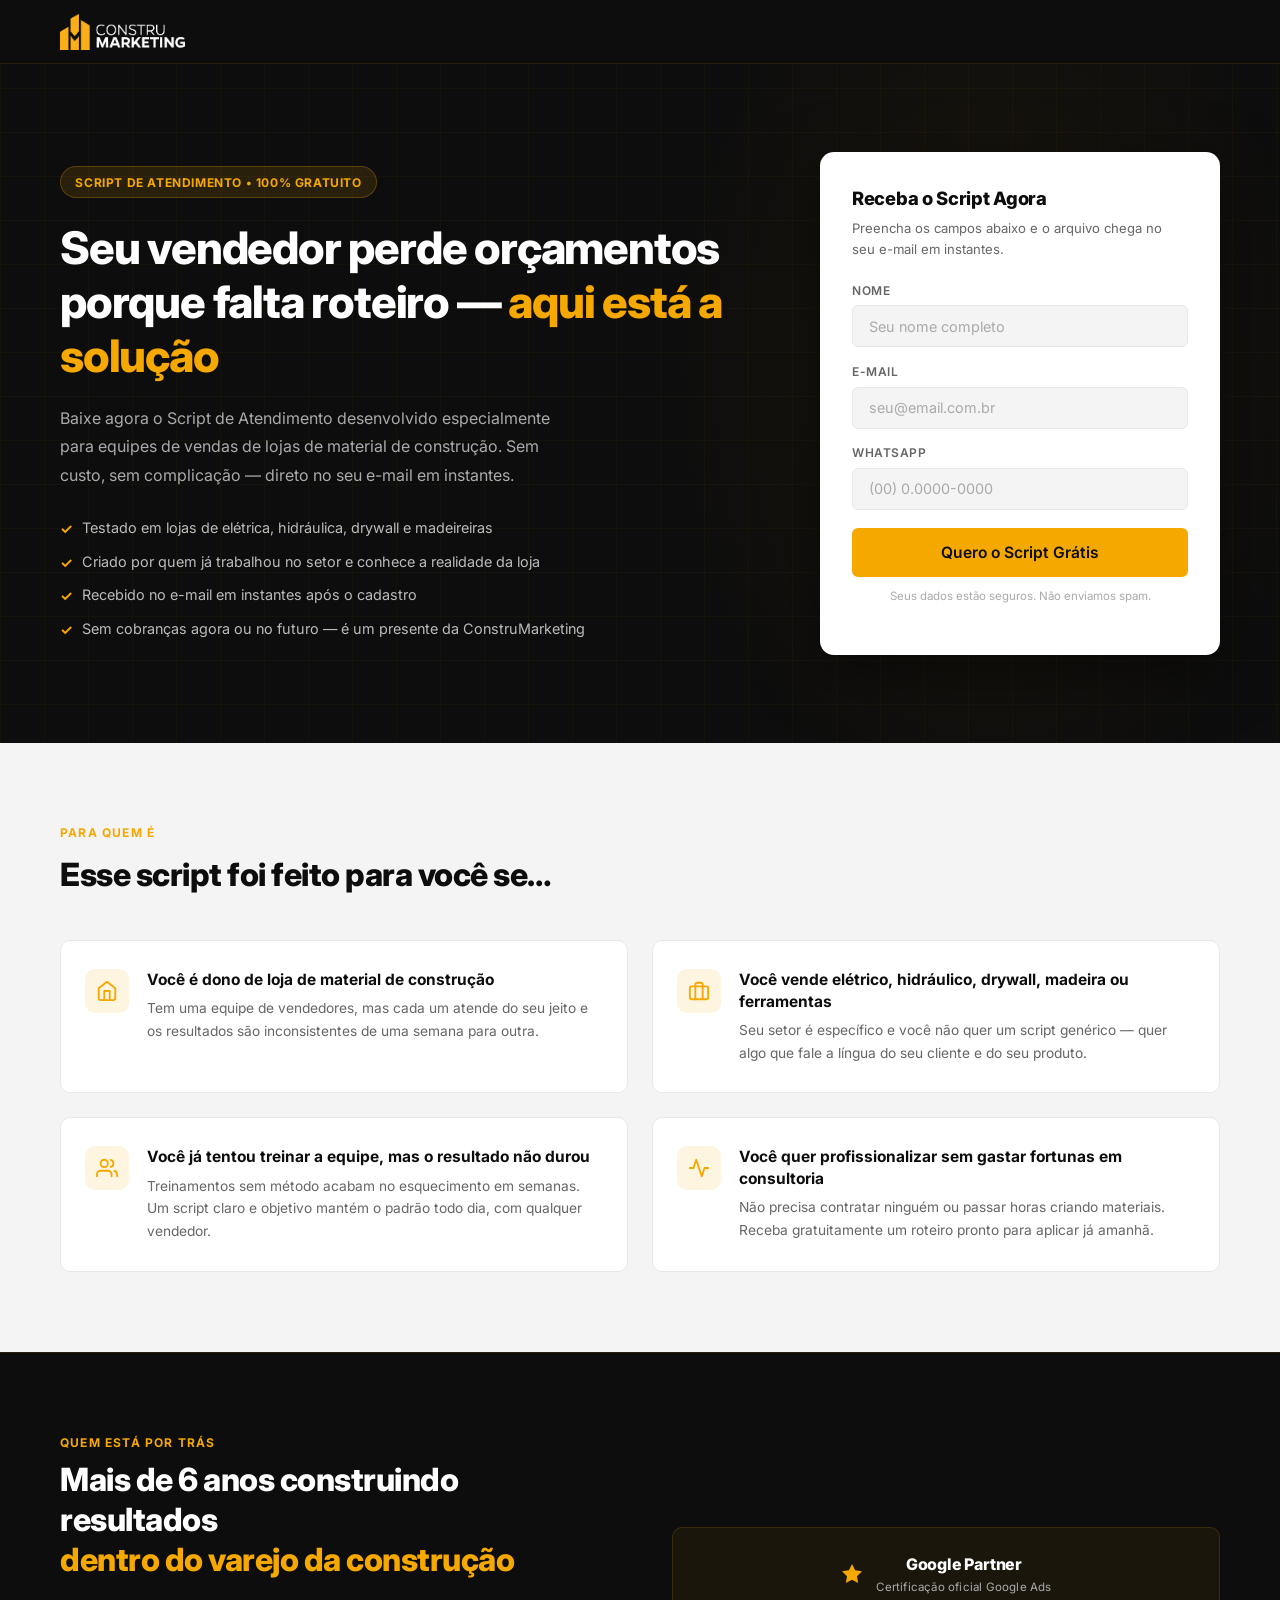
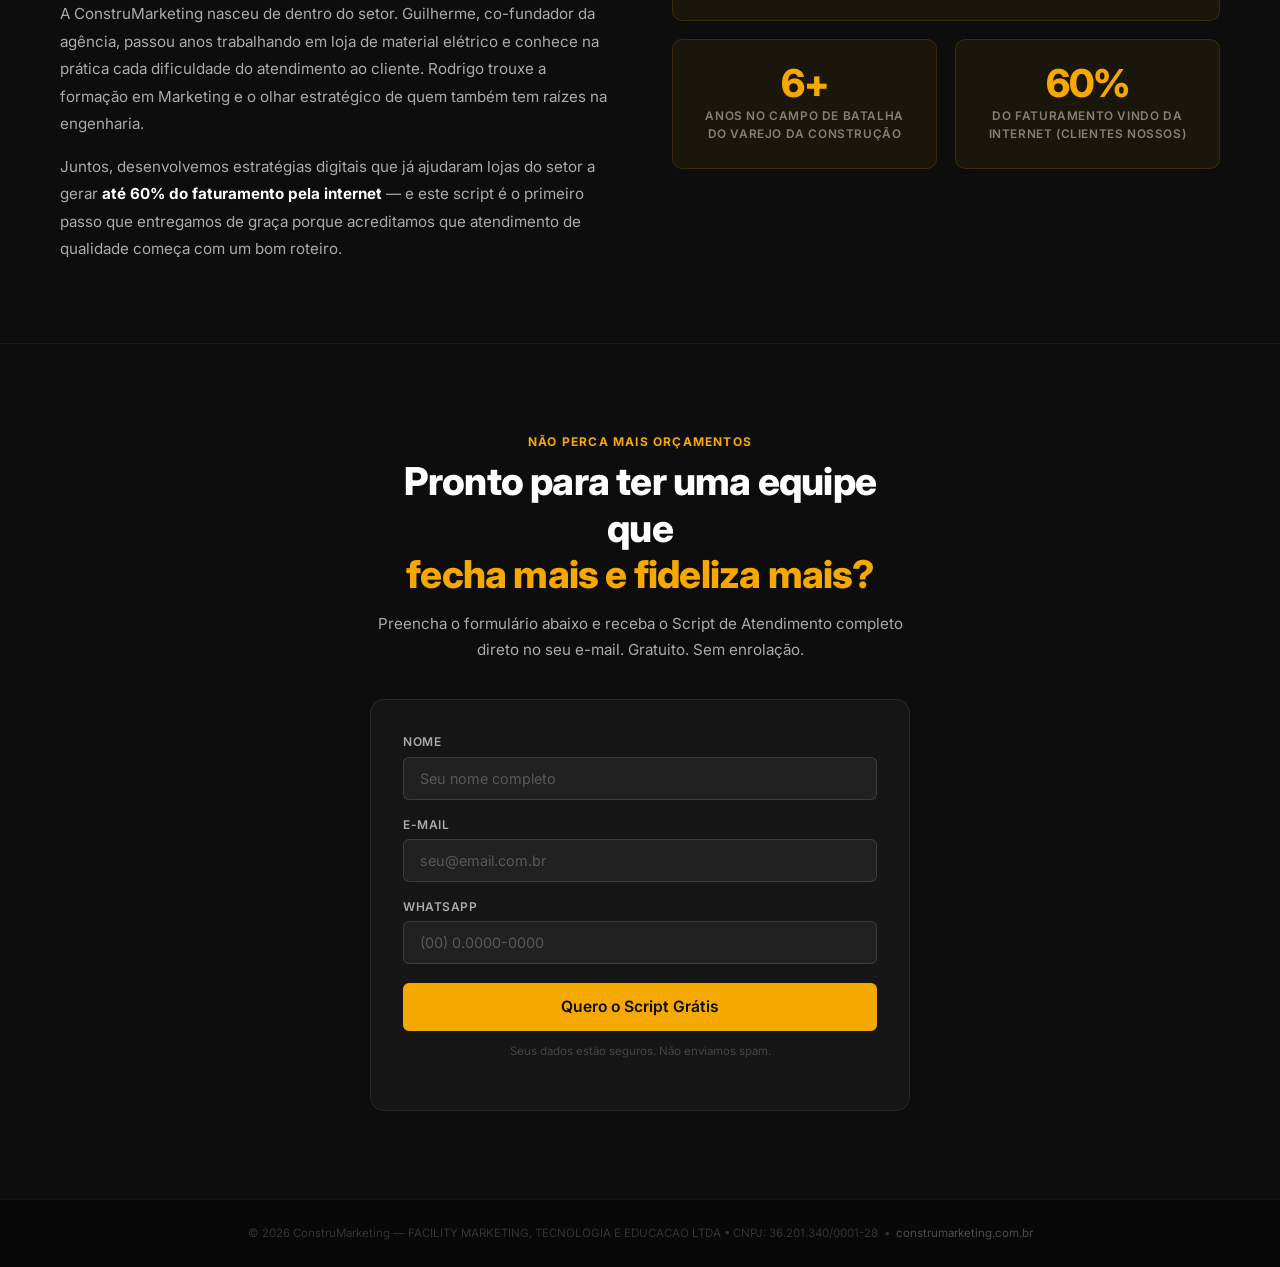
==== script-atendimento/index.html @ 4b684cb6 "feat: reestrutura URLs para /blog /blog/artigo /blog/script-atendimento" ====
<!DOCTYPE html>
<html lang="pt-BR">
<head>
  <meta charset="UTF-8">
  <meta name="viewport" content="width=device-width, initial-scale=1.0">
  <meta name="description" content="Baixe grátis o Script de Atendimento exclusivo para lojas de material de construção. Transforme cada atendimento em uma oportunidade real de venda.">
  <title>Script de Atendimento Gratuito | ConstruMarketing</title>
  <link rel="preconnect" href="https://fonts.googleapis.com">
  <link rel="preconnect" href="https://fonts.gstatic.com" crossorigin>
  <link href="https://fonts.googleapis.com/css2?family=Inter:wght@300;400;500;600;700;800&display=swap" rel="stylesheet">
  <link rel="stylesheet" href="../css/style.css">
  <link rel="stylesheet" href="../css/lp-script.css">
</head>
<body>

  <!-- ===================== HEADER SIMPLES ===================== -->
  <header class="lp-header" id="lpHeader">
    <div class="container">
      <a href="https://construmarketing.com.br" class="logo">
        <img src="../assets/images/logo.png" alt="ConstruMarketing" class="lp-logo-img">
      </a>
    </div>
  </header>

  <main>

    <!-- ===================== HERO ===================== -->
    <section class="lp-hero" id="topo">
      <div class="container">
        <div class="lp-hero-grid">

          <!-- Lado esquerdo: copy -->
          <div class="lp-hero-content">
            <span class="hero-tag">Script de Atendimento &bull; 100% Gratuito</span>
            <h1 class="lp-hero-title">
              Seu vendedor perde orçamentos porque falta roteiro &mdash;
              <span class="highlight">aqui está a solução</span>
            </h1>
            <p class="lp-hero-subtitle">
              Baixe agora o Script de Atendimento desenvolvido especialmente para
              equipes de vendas de lojas de material de construção. Sem custo,
              sem complicação &mdash; direto no seu e-mail em instantes.
            </p>
            <ul class="lp-bullets">
              <li>Testado em lojas de elétrica, hidráulica, drywall e madeireiras</li>
              <li>Criado por quem já trabalhou no setor e conhece a realidade da loja</li>
              <li>Recebido no e-mail em instantes após o cadastro</li>
              <li>Sem cobranças agora ou no futuro — é um presente da ConstruMarketing</li>
            </ul>
          </div>

          <!-- Lado direito: formulário -->
          <div class="lp-hero-form">
            <div class="form-card">
              <h2 class="form-card-title">Receba o Script Agora</h2>
              <p class="form-card-subtitle">Preencha os campos abaixo e o arquivo chega no seu e-mail em instantes.</p>

              <form id="lpFormHero" novalidate>
                <div class="form-group">
                  <label for="nomeHero">Nome</label>
                  <input type="text" id="nomeHero" name="nome"
                         placeholder="Seu nome completo" required>
                </div>
                <div class="form-group">
                  <label for="emailHero">E-mail</label>
                  <input type="email" id="emailHero" name="email"
                         placeholder="seu@email.com.br" required>
                </div>
                <div class="form-group">
                  <label for="whatsHero">WhatsApp</label>
                  <input type="tel" id="whatsHero" name="whatsapp"
                         placeholder="(00) 0.0000-0000" required>
                </div>

                <button type="submit" class="btn btn-primary lp-btn-submit">
                  Quero o Script Grátis
                </button>

                <p class="form-note">Seus dados estão seguros. Não enviamos spam.</p>
                <div class="form-feedback" id="feedbackHero" aria-live="polite"></div>
              </form>
            </div>
          </div>

        </div>
      </div>
    </section>

    <!-- ===================== PARA QUEM É ===================== -->
    <section class="lp-for-who" id="para-quem">
      <div class="container">
        <div class="section-header">
          <span class="section-tag">Para quem é</span>
          <h2 class="section-title">Esse script foi feito para você se&hellip;</h2>
        </div>

        <div class="for-who-grid">

          <div class="for-who-card">
            <div class="for-who-icon">
              <svg xmlns="http://www.w3.org/2000/svg" width="22" height="22" viewBox="0 0 24 24"
                   fill="none" stroke="currentColor" stroke-width="2"
                   stroke-linecap="round" stroke-linejoin="round" aria-hidden="true">
                <path d="M3 9l9-7 9 7v11a2 2 0 0 1-2 2H5a2 2 0 0 1-2-2z"/>
                <polyline points="9 22 9 12 15 12 15 22"/>
              </svg>
            </div>
            <div>
              <h3>Você é dono de loja de material de construção</h3>
              <p>Tem uma equipe de vendedores, mas cada um atende do seu jeito e os resultados são inconsistentes de uma semana para outra.</p>
            </div>
          </div>

          <div class="for-who-card">
            <div class="for-who-icon">
              <svg xmlns="http://www.w3.org/2000/svg" width="22" height="22" viewBox="0 0 24 24"
                   fill="none" stroke="currentColor" stroke-width="2"
                   stroke-linecap="round" stroke-linejoin="round" aria-hidden="true">
                <rect x="2" y="7" width="20" height="14" rx="2" ry="2"/>
                <path d="M16 21V5a2 2 0 0 0-2-2h-4a2 2 0 0 0-2 2v16"/>
              </svg>
            </div>
            <div>
              <h3>Você vende elétrico, hidráulico, drywall, madeira ou ferramentas</h3>
              <p>Seu setor é específico e você não quer um script genérico — quer algo que fale a língua do seu cliente e do seu produto.</p>
            </div>
          </div>

          <div class="for-who-card">
            <div class="for-who-icon">
              <svg xmlns="http://www.w3.org/2000/svg" width="22" height="22" viewBox="0 0 24 24"
                   fill="none" stroke="currentColor" stroke-width="2"
                   stroke-linecap="round" stroke-linejoin="round" aria-hidden="true">
                <path d="M17 21v-2a4 4 0 0 0-4-4H5a4 4 0 0 0-4 4v2"/>
                <circle cx="9" cy="7" r="4"/>
                <path d="M23 21v-2a4 4 0 0 0-3-3.87"/>
                <path d="M16 3.13a4 4 0 0 1 0 7.75"/>
              </svg>
            </div>
            <div>
              <h3>Você já tentou treinar a equipe, mas o resultado não durou</h3>
              <p>Treinamentos sem método acabam no esquecimento em semanas. Um script claro e objetivo mantém o padrão todo dia, com qualquer vendedor.</p>
            </div>
          </div>

          <div class="for-who-card">
            <div class="for-who-icon">
              <svg xmlns="http://www.w3.org/2000/svg" width="22" height="22" viewBox="0 0 24 24"
                   fill="none" stroke="currentColor" stroke-width="2"
                   stroke-linecap="round" stroke-linejoin="round" aria-hidden="true">
                <polyline points="22 12 18 12 15 21 9 3 6 12 2 12"/>
              </svg>
            </div>
            <div>
              <h3>Você quer profissionalizar sem gastar fortunas em consultoria</h3>
              <p>Não precisa contratar ninguém ou passar horas criando materiais. Receba gratuitamente um roteiro pronto para aplicar já amanhã.</p>
            </div>
          </div>

        </div>
      </div>
    </section>

    <!-- ===================== SOBRE A EMPRESA ===================== -->
    <section class="lp-about" id="sobre">
      <div class="container">
        <div class="about-grid">

          <!-- Texto -->
          <div class="about-text">
            <span class="section-tag">Quem está por trás</span>
            <h2 class="about-title">
              Mais de 6 anos construindo resultados<br>
              <span class="highlight">dentro do varejo da construção</span>
            </h2>
            <p class="about-body">
              A ConstruMarketing nasceu de dentro do setor. Guilherme, co-fundador da agência,
              passou anos trabalhando em loja de material elétrico e conhece na prática cada
              dificuldade do atendimento ao cliente. Rodrigo trouxe a formação em Marketing e
              o olhar estratégico de quem também tem raízes na engenharia.
            </p>
            <p class="about-body" style="margin-top:.9rem;">
              Juntos, desenvolvemos estratégias digitais que já ajudaram lojas do setor a gerar
              <strong>até 60% do faturamento pela internet</strong> &mdash; e este script é o primeiro
              passo que entregamos de graça porque acreditamos que atendimento de qualidade
              começa com um bom roteiro.
            </p>
          </div>

          <!-- Credenciais -->
          <div class="credentials-grid">

            <div class="credential-card partner">
              <div class="google-partner-badge">
                <svg xmlns="http://www.w3.org/2000/svg" width="24" height="24" viewBox="0 0 24 24"
                     fill="currentColor" aria-hidden="true" style="color:#F5A800">
                  <path d="M12 2l3.09 6.26L22 9.27l-5 4.87 1.18 6.88L12 17.77l-6.18 3.25L7 14.14 2 9.27l6.91-1.01L12 2z"/>
                </svg>
                <div>
                  <div class="gp-text">Google Partner</div>
                  <div class="gp-sub">Certificação oficial Google Ads</div>
                </div>
              </div>
            </div>

            <div class="credential-card">
              <div class="credential-number">6+</div>
              <div class="credential-label">Anos no campo de batalha<br>do varejo da construção</div>
            </div>

            <div class="credential-card">
              <div class="credential-number">60%</div>
              <div class="credential-label">Do faturamento vindo da<br>internet (clientes nossos)</div>
            </div>

          </div>

        </div>
      </div>
    </section>

    <!-- ===================== CTA FINAL + FORM REPETIDO ===================== -->
    <section class="lp-cta-final" id="cadastro">
      <div class="container">
        <div class="lp-cta-inner">
          <span class="section-tag">Não perca mais orçamentos</span>
          <h2 class="lp-cta-title">
            Pronto para ter uma equipe que<br>
            <span class="highlight">fecha mais e fideliza mais?</span>
          </h2>
          <p class="lp-cta-subtitle">
            Preencha o formulário abaixo e receba o Script de Atendimento completo
            direto no seu e-mail. Gratuito. Sem enrolação.
          </p>

          <div class="lp-cta-form-wrap">
            <form id="lpFormFinal" novalidate>
              <div class="form-group">
                <label for="nomeFinal">Nome</label>
                <input type="text" id="nomeFinal" name="nome"
                       placeholder="Seu nome completo" required>
              </div>
              <div class="form-group">
                <label for="emailFinal">E-mail</label>
                <input type="email" id="emailFinal" name="email"
                       placeholder="seu@email.com.br" required>
              </div>
              <div class="form-group">
                <label for="whatsFinal">WhatsApp</label>
                <input type="tel" id="whatsFinal" name="whatsapp"
                       placeholder="(00) 0.0000-0000" required>
              </div>

              <button type="submit" class="btn btn-primary lp-btn-submit">
                Quero o Script Grátis
              </button>

              <p class="form-note">Seus dados estão seguros. Não enviamos spam.</p>
              <div class="form-feedback" id="feedbackFinal" aria-live="polite"></div>
            </form>
          </div>

        </div>
      </div>
    </section>

  </main>

  <!-- ===================== FOOTER MÍNIMO ===================== -->
  <footer class="lp-footer">
    <div class="container">
      <p>
        &copy; 2026 ConstruMarketing &mdash;
        FACILITY MARKETING, TECNOLOGIA E EDUCACAO LTDA &bull; CNPJ: 36.201.340/0001-28
        &nbsp;&bull;&nbsp;
        <a href="https://construmarketing.com.br">construmarketing.com.br</a>
      </p>
    </div>
  </footer>

  <script src="../js/lp-script.js"></script>
</body>
</html>
---- css/style.css ----
/* =====================================================
   ConstruMarketing Blog — style.css
   Cores: #0D0D0D (preto) | #F5A800 (amarelo) | #FFFFFF (branco)
   ===================================================== */

/* --- Variáveis --- */
:root {
  --black:      #0D0D0D;
  --yellow:     #F5A800;
  --yellow-dk:  #D99300;
  --white:      #FFFFFF;
  --gray-100:   #F4F4F4;
  --gray-200:   #E8E8E8;
  --gray-400:   #AAAAAA;
  --gray-600:   #666666;

  --font: 'Inter', -apple-system, BlinkMacSystemFont, 'Segoe UI', sans-serif;
  --header-h: 68px;
  --max-w: 1200px;
  --r-sm: 6px;
  --r-md: 10px;
  --r-lg: 16px;
  --ease: 0.2s ease;
}

/* --- Reset --- */
*, *::before, *::after { box-sizing: border-box; margin: 0; padding: 0; }

html { scroll-behavior: smooth; }

body {
  font-family: var(--font);
  background-color: var(--white);
  color: var(--black);
  line-height: 1.6;
  font-size: 16px;
}

img   { max-width: 100%; height: auto; display: block; }
a     { text-decoration: none; color: inherit; }
ul    { list-style: none; }

/* --- Container --- */
.container {
  width: 100%;
  max-width: var(--max-w);
  margin: 0 auto;
  padding: 0 1.25rem;
}

/* =====================================================
   BOTÕES
   ===================================================== */
.btn {
  display: inline-block;
  padding: 0.75rem 1.5rem;
  border-radius: var(--r-sm);
  font-family: var(--font);
  font-size: 0.9rem;
  font-weight: 600;
  line-height: 1;
  cursor: pointer;
  border: 2px solid transparent;
  transition:
    background-color var(--ease),
    color var(--ease),
    border-color var(--ease),
    transform var(--ease);
}

.btn-primary {
  background-color: var(--yellow);
  color: var(--black);
  border-color: var(--yellow);
}
.btn-primary:hover {
  background-color: var(--yellow-dk);
  border-color: var(--yellow-dk);
  transform: translateY(-2px);
}

.btn-outline {
  background-color: transparent;
  color: var(--yellow);
  border-color: var(--yellow);
}
.btn-outline:hover {
  background-color: var(--yellow);
  color: var(--black);
  transform: translateY(-2px);
}

/* =====================================================
   HEADER
   ===================================================== */
.header {
  position: fixed;
  top: 0; left: 0; right: 0;
  height: var(--header-h);
  background-color: var(--black);
  border-bottom: 1px solid rgba(245, 168, 0, 0.12);
  z-index: 1000;
  transition: box-shadow var(--ease);
}
.header.scrolled {
  box-shadow: 0 2px 24px rgba(0, 0, 0, 0.5);
}

.header .container {
  height: 100%;
  display: flex;
  align-items: center;
  justify-content: space-between;
}

/* Logo */
.logo { line-height: 1; display: flex; align-items: center; }
.logo-light   { color: var(--white); }
.logo-accent  { color: var(--yellow); }

.logo-img {
  height: 38px;
  width: auto;
  display: block;
}
.logo-img--footer {
  height: 52px;
  margin-bottom: 0.5rem;
}

/* Nav */
.nav-list {
  display: flex;
  gap: 2rem;
}

.nav-link {
  color: var(--gray-400);
  font-size: 0.9rem;
  font-weight: 500;
  transition: color var(--ease);
  position: relative;
  padding-bottom: 4px;
}
.nav-link::after {
  content: '';
  position: absolute;
  bottom: 0; left: 0;
  width: 0; height: 2px;
  background-color: var(--yellow);
  transition: width var(--ease);
}
.nav-link:hover,
.nav-link.active { color: var(--white); }

.nav-link:hover::after,
.nav-link.active::after { width: 100%; }

/* Hamburger */
.menu-toggle {
  display: none;
  flex-direction: column;
  gap: 5px;
  background: none;
  border: none;
  cursor: pointer;
  padding: 6px;
}
.menu-toggle span {
  display: block;
  width: 24px; height: 2px;
  background-color: var(--white);
  border-radius: 2px;
  transition: transform var(--ease), opacity var(--ease);
}
.menu-toggle.open span:nth-child(1) { transform: translateY(7px) rotate(45deg); }
.menu-toggle.open span:nth-child(2) { opacity: 0; }
.menu-toggle.open span:nth-child(3) { transform: translateY(-7px) rotate(-45deg); }

/* =====================================================
   HERO
   ===================================================== */
.hero {
  background-color: var(--black);
  padding: calc(var(--header-h) + 5.5rem) 0 5.5rem;
  position: relative;
  overflow: hidden;
}

/* Grade sutil de fundo */
.hero::before {
  content: '';
  position: absolute;
  inset: 0;
  background-image:
    linear-gradient(rgba(245,168,0,.04) 1px, transparent 1px),
    linear-gradient(90deg, rgba(245,168,0,.04) 1px, transparent 1px);
  background-size: 44px 44px;
  pointer-events: none;
}

/* Brilho diagonal */
.hero::after {
  content: '';
  position: absolute;
  top: -20%; right: -5%;
  width: 55%; height: 140%;
  background: radial-gradient(ellipse at center, rgba(245,168,0,.07) 0%, transparent 65%);
  pointer-events: none;
}

.hero-content {
  position: relative;
  z-index: 1;
  max-width: 800px;
}

.hero-tag {
  display: inline-block;
  background-color: rgba(245,168,0,.12);
  color: var(--yellow);
  border: 1px solid rgba(245,168,0,.25);
  padding: 0.35rem 0.9rem;
  border-radius: 999px;
  font-size: 0.75rem;
  font-weight: 700;
  letter-spacing: 0.6px;
  text-transform: uppercase;
  margin-bottom: 1.5rem;
}

.hero-title {
  font-size: clamp(2rem, 5vw, 3.6rem);
  font-weight: 800;
  color: var(--white);
  line-height: 1.18;
  letter-spacing: -1.5px;
  margin-bottom: 1.25rem;
}
.highlight { color: var(--yellow); }

.hero-subtitle {
  font-size: 1.05rem;
  color: var(--gray-400);
  max-width: 560px;
  line-height: 1.75;
  margin-bottom: 2.5rem;
}

.hero-actions {
  display: flex;
  gap: 1rem;
  flex-wrap: wrap;
}

/* Botão outline específico do hero (fundo escuro) */
.btn-outline-hero {
  display: inline-block;
  padding: 0.75rem 1.5rem;
  border-radius: var(--r-sm);
  font-family: var(--font);
  font-size: 0.9rem;
  font-weight: 600;
  line-height: 1;
  cursor: pointer;
  border: 2px solid rgba(255,255,255,.35);
  color: var(--white);
  background-color: transparent;
  transition: border-color var(--ease), background-color var(--ease), transform var(--ease);
}
.btn-outline-hero:hover {
  border-color: var(--yellow);
  color: var(--yellow);
  transform: translateY(-2px);
}

/* =====================================================
   SEÇÃO — PADRÕES COMUNS
   ===================================================== */
section { padding: 5rem 0; }

.section-header { margin-bottom: 2.5rem; }

.section-tag {
  display: block;
  color: var(--yellow);
  font-size: 0.75rem;
  font-weight: 700;
  text-transform: uppercase;
  letter-spacing: 1.2px;
  margin-bottom: 0.4rem;
}

.section-title {
  font-size: clamp(1.5rem, 3vw, 2rem);
  font-weight: 800;
  color: var(--black);
  letter-spacing: -0.5px;
}

/* =====================================================
   BADGE DE CATEGORIA
   ===================================================== */
.category-badge {
  position: absolute;
  top: 1rem; left: 1rem;
  background-color: var(--yellow);
  color: var(--black);
  font-size: 0.68rem;
  font-weight: 700;
  text-transform: uppercase;
  letter-spacing: 0.6px;
  padding: 0.28rem 0.65rem;
  border-radius: var(--r-sm);
  z-index: 1;
  white-space: nowrap;
}

/* =====================================================
   ARTIGO EM DESTAQUE
   ===================================================== */
.featured { background-color: var(--gray-100); }

.featured-card {
  display: grid;
  grid-template-columns: 1fr 1fr;
  background-color: var(--white);
  border-radius: var(--r-lg);
  overflow: hidden;
  box-shadow: 0 4px 28px rgba(0,0,0,.08);
}

.featured-image {
  position: relative;
  min-height: 380px;
  background: linear-gradient(135deg, var(--black) 0%, #1c1c00 100%);
  overflow: hidden;
  display: flex;
  align-items: center;
  justify-content: center;
}
.featured-image::before {
  /* placeholder quando não há imagem */
  content: 'ConstruMarketing';
  color: rgba(245,168,0,.18);
  font-size: 1.4rem;
  font-weight: 800;
  letter-spacing: -0.5px;
  font-family: var(--font);
  pointer-events: none;
  user-select: none;
}
.featured-image img {
  position: absolute;
  inset: 0;
  width: 100%; height: 100%;
  object-fit: cover;
  transition: transform 0.4s ease;
}
.featured-card:hover .featured-image img { transform: scale(1.04); }

.featured-content {
  padding: 3rem 3rem 3rem 2.5rem;
  display: flex;
  flex-direction: column;
  justify-content: center;
  align-items: flex-start;
}

.article-meta {
  display: flex;
  gap: 1rem;
  font-size: 0.78rem;
  color: var(--gray-400);
  margin-bottom: 0.9rem;
}

.featured-title {
  font-size: clamp(1.2rem, 2.2vw, 1.6rem);
  font-weight: 800;
  color: var(--black);
  line-height: 1.3;
  letter-spacing: -0.3px;
  margin-bottom: 1rem;
}

.featured-excerpt {
  font-size: 0.95rem;
  color: var(--gray-600);
  line-height: 1.78;
  margin-bottom: 1.75rem;
}

/* =====================================================
   GRID DE ARTIGOS
   ===================================================== */
.articles-grid {
  display: grid;
  grid-template-columns: repeat(3, 1fr);
  gap: 1.75rem;
}

.article-card {
  background-color: var(--white);
  border-radius: var(--r-md);
  overflow: hidden;
  border: 1px solid var(--gray-200);
  display: flex;
  flex-direction: column;
  transition: transform var(--ease), box-shadow var(--ease);
}
.article-card:hover {
  transform: translateY(-5px);
  box-shadow: 0 10px 32px rgba(0,0,0,.1);
}

.card-image {
  position: relative;
  height: 196px;
  background: linear-gradient(135deg, #111 0%, #1a1a1a 50%, #211900 100%);
  overflow: hidden;
  flex-shrink: 0;
  display: flex;
  align-items: center;
  justify-content: center;
}
.card-image::before {
  content: 'CM';
  color: rgba(245,168,0,.18);
  font-size: 2.8rem;
  font-weight: 800;
  font-family: var(--font);
  pointer-events: none;
  user-select: none;
}
.card-image img {
  position: absolute;
  inset: 0;
  width: 100%; height: 100%;
  object-fit: cover;
  transition: transform 0.4s ease;
}
.article-card:hover .card-image img { transform: scale(1.06); }

.card-content {
  padding: 1.4rem 1.5rem 1.5rem;
  display: flex;
  flex-direction: column;
  flex: 1;
}

.card-title {
  font-size: 0.975rem;
  font-weight: 700;
  color: var(--black);
  line-height: 1.45;
  margin-bottom: 0.65rem;
}

.card-excerpt {
  font-size: 0.86rem;
  color: var(--gray-600);
  line-height: 1.68;
  margin-bottom: 1.25rem;
  flex: 1;
}

/* Botões nos cards e no destaque não esticam */
.card-content .btn,
.featured-content .btn { align-self: flex-start; }

/* =====================================================
   SEÇÃO CONTATO + MAPA
   ===================================================== */
.contact-section {
  background-color: var(--black);
  border-top: 1px solid rgba(245,168,0,.1);
}

/* Cabeçalho CTA */
.contact-header {
  text-align: center;
  max-width: 680px;
  margin: 0 auto 3.5rem;
}

.contact-title {
  font-size: clamp(1.75rem, 4vw, 2.75rem);
  font-weight: 800;
  color: var(--white);
  line-height: 1.2;
  letter-spacing: -1px;
  margin-bottom: 1rem;
}
.contact-highlight { color: var(--yellow); }

.contact-subtitle {
  font-size: 1rem;
  color: var(--gray-400);
  line-height: 1.7;
}

/* Grid: formulário | mapa */
.contact-grid {
  display: grid;
  grid-template-columns: 1fr 1fr;
  gap: 3rem;
  align-items: stretch;
}

/* --- Formulário --- */
.contact-form {
  display: flex;
  flex-direction: column;
  gap: 1.1rem;
}

.form-row {
  display: grid;
  grid-template-columns: 1fr 1fr;
  gap: 1rem;
}

.form-group {
  display: flex;
  flex-direction: column;
  gap: 0.4rem;
}

.form-group label {
  font-size: 0.8rem;
  font-weight: 600;
  color: var(--gray-400);
  text-transform: uppercase;
  letter-spacing: 0.5px;
}

.form-group input,
.form-group select {
  background-color: rgba(255,255,255,.05);
  border: 1px solid rgba(255,255,255,.12);
  border-radius: var(--r-sm);
  padding: 0.75rem 1rem;
  color: var(--white);
  font-family: var(--font);
  font-size: 0.9rem;
  outline: none;
  transition: border-color var(--ease), background-color var(--ease);
  -webkit-appearance: none;
  appearance: none;
  width: 100%;
}

.form-group select {
  background-image: url("data:image/svg+xml,%3Csvg xmlns='http://www.w3.org/2000/svg' width='12' height='12' viewBox='0 0 24 24' fill='none' stroke='%23AAAAAA' stroke-width='2.5' stroke-linecap='round' stroke-linejoin='round'%3E%3Cpath d='m6 9 6 6 6-6'/%3E%3C/svg%3E");
  background-repeat: no-repeat;
  background-position: right 0.9rem center;
  padding-right: 2.5rem;
  cursor: pointer;
}

.form-group select option {
  background-color: #1a1a1a;
  color: var(--white);
}

.form-group input::placeholder { color: rgba(255,255,255,.25); }

.form-group input:focus,
.form-group select:focus {
  border-color: var(--yellow);
  background-color: rgba(245,168,0,.06);
}

/* Estado inválido após tentativa de envio */
.form-group input.invalid,
.form-group select.invalid {
  border-color: #e05555;
}

.form-submit {
  margin-top: 0.25rem;
  align-self: flex-start;
  padding: 0.875rem 2rem;
  font-size: 0.95rem;
}

.form-note {
  font-size: 0.75rem;
  color: rgba(255,255,255,.22);
}

.form-feedback {
  font-size: 0.875rem;
  font-weight: 600;
  min-height: 1.2em;
}
.form-feedback.success { color: #4caf82; }
.form-feedback.error   { color: #e05555; }

/* --- Bloco de mapa --- */
.map-block {
  display: flex;
  flex-direction: column;
  height: 100%;
}

.map-embed {
  border-radius: var(--r-md);
  overflow: hidden;
  flex: 1;
  min-height: 420px;
  border: 1px solid rgba(255,255,255,.08);
  position: relative;
}

.map-embed iframe {
  width: 100%;
  height: 100%;
  display: block;
}

/* =====================================================
   FOOTER
   ===================================================== */
.footer {
  background-color: var(--black);
  color: var(--gray-400);
  padding-top: 4.5rem;
}

.footer-grid {
  display: grid;
  grid-template-columns: 2fr 1fr 1fr 2fr;
  gap: 3rem;
  padding-bottom: 3rem;
  border-bottom: 1px solid rgba(255,255,255,.07);
}

.footer-logo { display: inline-block; margin-bottom: 1rem; }

.footer-tagline {
  font-size: 0.875rem;
  line-height: 1.65;
  max-width: 260px;
}

.footer-heading {
  color: var(--white);
  font-size: 0.8rem;
  font-weight: 700;
  text-transform: uppercase;
  letter-spacing: 0.9px;
  margin-bottom: 1.1rem;
}

.footer-links li { margin-bottom: 0.55rem; }
.footer-links li a {
  font-size: 0.875rem;
  color: var(--gray-400);
  transition: color var(--ease);
}
.footer-links li a:hover { color: var(--yellow); }

.footer-contact li { margin-bottom: 0.75rem; }
.footer-contact li a {
  display: flex;
  align-items: center;
  gap: 0.6rem;
  font-size: 0.875rem;
  color: var(--gray-400);
  transition: color var(--ease);
  word-break: break-all;
}
.footer-contact li a:hover { color: var(--yellow); }
.footer-contact li a svg { flex-shrink: 0; color: var(--yellow); }

.footer-bottom {
  padding: 1.5rem 0;
  text-align: center;
  font-size: 0.78rem;
  color: rgba(255,255,255,.2);
}

/* =====================================================
   RESPONSIVO
   ===================================================== */

/* --- Tablet --- */
@media (max-width: 1024px) {
  /* Hero: headline menor para não esticar demais */
  .hero-title { font-size: clamp(1.5rem, 3.5vw, 2.4rem); }

  /* Artigos: grid 2 colunas, mostra só 4 cards */
  .articles-grid {
    grid-template-columns: repeat(2, 1fr);
  }
  .articles-grid .article-card:nth-child(n+5) { display: none; }

  /* Footer: sobe Contato antes de Navegação */
  .footer-grid {
    grid-template-columns: 1fr 1fr;
    gap: 2rem;
  }
  .footer-grid > :nth-child(4) { order: 2; } /* Contato sobe */
  .footer-grid > :nth-child(2) { order: 4; } /* Navegação desce */

  .contact-grid {
    grid-template-columns: 1fr;
    gap: 2.5rem;
  }
  .map-embed { height: 300px; }
}

/* --- Mobile --- */
@media (max-width: 768px) {
  /* Menu mobile */
  .menu-toggle { display: flex; }

  .nav {
    position: fixed;
    top: var(--header-h);
    left: 0; right: 0;
    background-color: var(--black);
    border-bottom: 1px solid rgba(245,168,0,.12);
    transform: translateY(-105%);
    opacity: 0;
    visibility: hidden;
    transition: transform 0.28s ease, opacity 0.28s ease, visibility 0.28s ease;
    z-index: 999;
  }
  .nav.open {
    transform: translateY(0);
    opacity: 1;
    visibility: visible;
  }

  .nav-list {
    flex-direction: column;
    gap: 0;
    padding: 0.75rem 0;
  }
  .nav-list li a {
    display: block;
    padding: 0.9rem 1.25rem;
    font-size: 1rem;
  }
  .nav-link::after { display: none; }

  /* Hero */
  .hero {
    padding: calc(var(--header-h) + 3.5rem) 0 3.5rem;
    text-align: center;
  }
  .hero-subtitle { margin: 0 auto 2rem; }

  /* Botões do hero: sempre lado a lado, sem quebrar linha */
  .hero-actions {
    flex-wrap: nowrap;
    justify-content: center;
  }
  .hero-actions .btn,
  .hero-actions .btn-outline-hero {
    padding: 0.65rem 1rem;
    font-size: 0.82rem;
    white-space: nowrap;
  }

  /* Featured */
  .featured-card { grid-template-columns: 1fr; }
  .featured-image { min-height: 240px; }
  .featured-content { padding: 1.75rem; }

  /* Articles grid: coluna única, mostra só 3 cards */
  .articles-grid { grid-template-columns: 1fr; }
  .articles-grid .article-card:nth-child(n+4) { display: none; }

  /* Contato */
  .form-row { grid-template-columns: 1fr; }
  .form-submit { width: 100%; text-align: center; }

  /* Footer */
  .footer-grid {
    grid-template-columns: 1fr;
    gap: 2rem;
  }
}

/* --- Mobile pequeno --- */
@media (max-width: 480px) {
  .hero-title { letter-spacing: -0.8px; }
  .featured-content { padding: 1.5rem; }
  .map-embed { height: 260px; }
}

/* =====================================================
   PÁGINA DE ARTIGO
   ===================================================== */

/* Breadcrumb */
.article-breadcrumb {
  background-color: var(--black);
  padding-top: calc(var(--header-h) + 1.75rem);
  padding-bottom: 1.75rem;
  border-bottom: 1px solid rgba(245,168,0,.1);
}

.breadcrumb-list {
  display: flex;
  align-items: center;
  gap: 0.5rem;
  font-size: 0.8rem;
  color: var(--gray-400);
  flex-wrap: wrap;
}
.breadcrumb-list a {
  color: var(--gray-400);
  transition: color var(--ease);
}
.breadcrumb-list a:hover { color: var(--yellow); }
.breadcrumb-sep { color: rgba(255,255,255,.2); user-select: none; }
.breadcrumb-current { color: var(--white); }

/* Layout: coluna de conteúdo + sidebar */
.article-layout { padding: calc(var(--header-h) + 3.5rem) 0 5rem; }

.article-wrapper {
  display: grid;
  grid-template-columns: 1fr 300px;
  gap: 3.5rem;
  align-items: start;
}

/* --- Cabeçalho do artigo --- */
.article-category {
  display: inline-block;
  background-color: var(--yellow);
  color: var(--black);
  font-size: 0.7rem;
  font-weight: 700;
  text-transform: uppercase;
  letter-spacing: 0.6px;
  padding: 0.3rem 0.7rem;
  border-radius: var(--r-sm);
  margin-bottom: 1.1rem;
}

.article-title {
  font-size: clamp(1.6rem, 3.5vw, 2.4rem);
  font-weight: 800;
  color: var(--black);
  line-height: 1.25;
  letter-spacing: -0.8px;
  margin-bottom: 1.1rem;
}

.article-meta-bar {
  display: flex;
  align-items: center;
  gap: 1rem;
  font-size: 0.82rem;
  color: var(--gray-400);
  padding-bottom: 1.5rem;
  margin-bottom: 2rem;
  border-bottom: 1px solid var(--gray-200);
  flex-wrap: wrap;
}
.meta-sep {
  width: 4px; height: 4px;
  background-color: var(--gray-200);
  border-radius: 50%;
  display: inline-block;
  flex-shrink: 0;
}

/* Imagem de capa */
.article-cover {
  border-radius: var(--r-md);
  overflow: hidden;
  margin-bottom: 2.5rem;
  background-color: var(--gray-100);
  aspect-ratio: 16 / 9;
  display: flex;
  align-items: center;
  justify-content: center;
}
.article-cover img {
  width: 100%; height: 100%;
  object-fit: cover;
  display: block;
}
.article-cover.no-img {
  background: linear-gradient(135deg, #e8e8e8 0%, #d4d4d4 100%);
}
.article-cover.no-img::after {
  content: 'ConstruMarketing';
  color: rgba(0,0,0,.12);
  font-size: 1.4rem;
  font-weight: 800;
  font-family: var(--font);
}

/* --- Corpo do artigo --- */
.article-body {
  font-size: 1.0rem;
  line-height: 1.88;
  color: #2a2a2a;
}
.article-body h2 {
  font-size: 1.4rem;
  font-weight: 800;
  color: var(--black);
  margin: 2.75rem 0 1rem;
  letter-spacing: -0.4px;
  padding-bottom: 0.5rem;
  border-bottom: 2px solid var(--yellow);
  display: inline-block;
}
.article-body h3 {
  font-size: 1.1rem;
  font-weight: 700;
  color: var(--black);
  margin: 2rem 0 0.65rem;
}
.article-body p { margin-bottom: 1.4rem; }
.article-body ul,
.article-body ol {
  padding-left: 1.6rem;
  margin-bottom: 1.4rem;
}
.article-body li {
  margin-bottom: 0.55rem;
  list-style: disc;
}
.article-body blockquote {
  border-left: 3px solid var(--yellow);
  padding: 1rem 1.5rem;
  margin: 2.25rem 0;
  background-color: rgba(245,168,0,.05);
  border-radius: 0 var(--r-sm) var(--r-sm) 0;
  font-size: 1rem;
  font-style: italic;
  color: var(--gray-600);
  line-height: 1.75;
}
.article-body strong { color: var(--black); font-weight: 700; }

/* Tags */
.article-tags {
  margin-top: 3rem;
  padding-top: 2rem;
  border-top: 1px solid var(--gray-200);
  display: flex;
  flex-wrap: wrap;
  align-items: center;
  gap: 0.5rem;
}
.tag-label {
  font-size: 0.75rem;
  font-weight: 700;
  color: var(--gray-400);
  text-transform: uppercase;
  letter-spacing: 0.6px;
}
.tag-pill {
  display: inline-block;
  padding: 0.3rem 0.8rem;
  border: 1px solid var(--gray-200);
  border-radius: 999px;
  font-size: 0.78rem;
  color: var(--gray-600);
  transition: border-color var(--ease), color var(--ease);
}
.tag-pill:hover {
  border-color: var(--yellow);
  color: var(--black);
}

/* Link voltar */
.article-back {
  margin-top: 2.5rem;
  display: inline-flex;
  align-items: center;
  gap: 0.4rem;
  font-size: 0.875rem;
  font-weight: 600;
  color: var(--gray-600);
  transition: color var(--ease), gap var(--ease);
}
.article-back:hover { color: var(--yellow); gap: 0.65rem; }

/* --- Sidebar --- */
.article-sidebar {
  position: sticky;
  top: calc(var(--header-h) + 2rem);
  display: flex;
  flex-direction: column;
  gap: 1.5rem;
  align-self: start;
}

.sidebar-banner {
  display: block;
  border-radius: var(--r-md);
  overflow: hidden;
  box-shadow: 0 4px 20px rgba(0,0,0,.1);
  transition: transform var(--ease), box-shadow var(--ease);
}
.sidebar-banner:hover {
  transform: translateY(-3px);
  box-shadow: 0 8px 28px rgba(0,0,0,.15);
}
.sidebar-banner img {
  width: 100%;
  height: auto;
  display: block;
}

/* --- Responsivo --- */
@media (max-width: 900px) {
  .article-wrapper { grid-template-columns: 1fr; }

  /* Sidebar empilha abaixo do artigo */
  .article-sidebar {
    position: static;
    flex-direction: column;
  }

  /* Banner horizontal no tablet */
  .sidebar-banner img {
    width: 100%;
    aspect-ratio: 16 / 7;
    object-fit: cover;
    height: auto;
  }
}

@media (max-width: 480px) {
  .article-layout { padding: calc(var(--header-h) + 2rem) 0 4rem; }
  .article-body h2 { font-size: 1.2rem; }

  /* Banner quadrado no mobile pequeno */
  .sidebar-banner img {
    aspect-ratio: 1 / 1;
    object-fit: cover;
  }
}

/* =====================================================
   LEIA TAMBÉM
   ===================================================== */
.related-articles {
  margin-top: 3.5rem;
  padding-top: 2.5rem;
  border-top: 1px solid var(--gray-200);
}

.related-title {
  font-size: 1.1rem;
  font-weight: 800;
  color: var(--black);
  letter-spacing: -0.3px;
  margin-bottom: 1.5rem;
}

.related-grid {
  display: grid;
  grid-template-columns: repeat(3, 1fr);
  gap: 1.25rem;
}

.related-card {
  display: flex;
  flex-direction: column;
  border: 1px solid var(--gray-200);
  border-radius: var(--r-md);
  overflow: hidden;
  transition: transform var(--ease), box-shadow var(--ease);
}
.related-card:hover {
  transform: translateY(-3px);
  box-shadow: 0 8px 24px rgba(0,0,0,.08);
}

.related-image {
  height: 130px;
  background: linear-gradient(135deg, #111 0%, #1a1a1a 50%, #211900 100%);
  flex-shrink: 0;
  position: relative;
  display: flex;
  align-items: center;
  justify-content: center;
}
.related-image::after {
  content: 'CM';
  color: rgba(245,168,0,.2);
  font-size: 2rem;
  font-weight: 800;
  font-family: var(--font);
}

.related-content {
  padding: 1rem;
  display: flex;
  flex-direction: column;
  gap: 0.4rem;
  flex: 1;
}

.related-category {
  font-size: 0.68rem;
  font-weight: 700;
  text-transform: uppercase;
  letter-spacing: 0.5px;
  color: var(--yellow);
}

.related-content h4 {
  font-size: 0.875rem;
  font-weight: 700;
  color: var(--black);
  line-height: 1.45;
}
.related-card:hover .related-content h4 { color: var(--yellow); }

@media (max-width: 700px) {
  .related-grid { grid-template-columns: 1fr 1fr; }
}
@media (max-width: 480px) {
  .related-grid { grid-template-columns: 1fr; }
}
---- css/lp-script.css ----
/* =====================================================
   ConstruMarketing — lp-script.css
   LP: Script de Atendimento (isca digital)
   Depende de style.css para variáveis e classes base
   ===================================================== */

/* =====================================================
   LP HEADER
   ===================================================== */
.lp-header {
  position: fixed;
  top: 0; left: 0; right: 0;
  height: 64px;
  background-color: var(--black);
  border-bottom: 1px solid rgba(245, 168, 0, .1);
  z-index: 1000;
  transition: box-shadow var(--ease);
}
.lp-header.scrolled {
  box-shadow: 0 2px 24px rgba(0, 0, 0, .5);
}
.lp-header .container {
  height: 100%;
  display: flex;
  align-items: center;
}
.lp-logo-img {
  height: 36px;
  width: auto;
  display: block;
}

/* =====================================================
   LP HERO
   ===================================================== */
.lp-hero {
  background-color: var(--black);
  padding: calc(64px + 5.5rem) 0 5.5rem;
  position: relative;
  overflow: hidden;
}

/* Grade sutil de fundo */
.lp-hero::before {
  content: '';
  position: absolute;
  inset: 0;
  background-image:
    linear-gradient(rgba(245, 168, 0, .04) 1px, transparent 1px),
    linear-gradient(90deg, rgba(245, 168, 0, .04) 1px, transparent 1px);
  background-size: 44px 44px;
  pointer-events: none;
}

/* Brilho radial à direita */
.lp-hero::after {
  content: '';
  position: absolute;
  top: -20%; right: -5%;
  width: 55%; height: 140%;
  background: radial-gradient(ellipse at center, rgba(245, 168, 0, .07) 0%, transparent 65%);
  pointer-events: none;
}

/* Grid: copy | form */
.lp-hero-grid {
  display: grid;
  grid-template-columns: 1fr 400px;
  gap: 3.5rem;
  align-items: center;
  position: relative;
  z-index: 1;
}

/* --- Copy --- */
.lp-hero-content .hero-tag {
  margin-bottom: 1.5rem;
}

.lp-hero-title {
  font-size: clamp(1.75rem, 4vw, 2.8rem);
  font-weight: 800;
  color: var(--white);
  line-height: 1.2;
  letter-spacing: -1.2px;
  margin-bottom: 1.25rem;
}

.lp-hero-subtitle {
  font-size: 1rem;
  color: var(--gray-400);
  line-height: 1.78;
  margin-bottom: 1.75rem;
  max-width: 500px;
}

.lp-bullets {
  list-style: none;
  display: flex;
  flex-direction: column;
  gap: .65rem;
  padding: 0;
}
.lp-bullets li {
  font-size: .9rem;
  color: rgba(255, 255, 255, .72);
  display: flex;
  align-items: flex-start;
  gap: .55rem;
  line-height: 1.55;
}
.lp-bullets li::before {
  content: '✓';
  color: var(--yellow);
  font-weight: 700;
  flex-shrink: 0;
  margin-top: 1px;
}

/* --- Form Card --- */
.lp-hero-form {
  position: relative;
  z-index: 1;
}

.form-card {
  background: var(--white);
  border-radius: 14px;
  padding: 2rem 2rem 1.75rem;
  box-shadow: 0 16px 60px rgba(0, 0, 0, .5);
}

.form-card-title {
  font-size: 1.15rem;
  font-weight: 800;
  color: var(--black);
  letter-spacing: -.3px;
  margin-bottom: .3rem;
}

.form-card-subtitle {
  font-size: .82rem;
  color: var(--gray-600);
  line-height: 1.55;
  margin-bottom: 1.35rem;
}

/* Override dos estilos dark do style.css dentro do card branco */
.form-card .form-group {
  display: flex;
  flex-direction: column;
  gap: .35rem;
  margin-bottom: .9rem;
}

.form-card .form-group label {
  font-size: .75rem;
  font-weight: 600;
  color: var(--gray-600);
  text-transform: uppercase;
  letter-spacing: .5px;
}

.form-card .form-group input {
  background-color: var(--gray-100);
  border: 1px solid var(--gray-200);
  border-radius: var(--r-sm);
  padding: .72rem 1rem;
  color: var(--black);
  font-family: var(--font);
  font-size: .9rem;
  outline: none;
  transition: border-color var(--ease), background-color var(--ease);
  width: 100%;
  -webkit-appearance: none;
  appearance: none;
}
.form-card .form-group input::placeholder {
  color: var(--gray-400);
}
.form-card .form-group input:focus {
  border-color: var(--yellow);
  background-color: rgba(245, 168, 0, .04);
}
.form-card .form-group input.invalid {
  border-color: #e05555;
}

.form-card .form-feedback {
  font-size: .82rem;
  font-weight: 600;
  min-height: 1.2em;
  margin-top: .4rem;
}
.form-card .form-feedback.success { color: #4caf82; }
.form-card .form-feedback.error   { color: #e05555; }

.lp-btn-submit {
  width: 100%;
  text-align: center;
  padding: .9rem 1rem;
  font-size: .975rem;
  margin-top: .25rem;
}

.form-card .form-note {
  font-size: .72rem;
  color: var(--gray-400);
  margin-top: .65rem;
  text-align: center;
}

/* =====================================================
   PARA QUEM É
   ===================================================== */
.lp-for-who {
  background-color: var(--gray-100);
  padding: 5rem 0;
}

.for-who-grid {
  display: grid;
  grid-template-columns: repeat(2, 1fr);
  gap: 1.5rem;
  margin-top: 2.5rem;
}

.for-who-card {
  background: var(--white);
  border-radius: var(--r-md);
  border: 1px solid var(--gray-200);
  padding: 1.75rem 1.75rem 1.75rem 1.5rem;
  display: flex;
  gap: 1.1rem;
  align-items: flex-start;
  transition: transform var(--ease), box-shadow var(--ease);
}
.for-who-card:hover {
  transform: translateY(-3px);
  box-shadow: 0 8px 28px rgba(0, 0, 0, .08);
}

.for-who-icon {
  flex-shrink: 0;
  width: 44px;
  height: 44px;
  background-color: rgba(245, 168, 0, .12);
  border-radius: 10px;
  display: flex;
  align-items: center;
  justify-content: center;
  color: var(--yellow);
}

.for-who-card h3 {
  font-size: .97rem;
  font-weight: 700;
  color: var(--black);
  line-height: 1.4;
  margin-bottom: .4rem;
}

.for-who-card p {
  font-size: .86rem;
  color: var(--gray-600);
  line-height: 1.65;
}

/* =====================================================
   SOBRE A EMPRESA
   ===================================================== */
.lp-about {
  background-color: var(--black);
  padding: 5rem 0;
  border-top: 1px solid rgba(245, 168, 0, .1);
}

.about-grid {
  display: grid;
  grid-template-columns: 1fr 1fr;
  gap: 4rem;
  align-items: center;
}

.about-title {
  font-size: clamp(1.4rem, 3vw, 2rem);
  font-weight: 800;
  color: var(--white);
  line-height: 1.25;
  letter-spacing: -.5px;
  margin: .5rem 0 1.25rem;
}

.about-body {
  font-size: .95rem;
  color: var(--gray-400);
  line-height: 1.82;
}
.about-body strong { color: var(--white); }

/* Credenciais */
.credentials-grid {
  display: grid;
  grid-template-columns: 1fr 1fr;
  gap: 1.1rem;
}

.credential-card {
  background: rgba(245, 168, 0, .06);
  border: 1px solid rgba(245, 168, 0, .14);
  border-radius: var(--r-md);
  padding: 1.5rem 1.25rem;
  text-align: center;
  transition: background-color var(--ease);
}
.credential-card:hover {
  background: rgba(245, 168, 0, .1);
}
.credential-card.partner {
  grid-column: 1 / -1;
  display: flex;
  justify-content: center;
}

.google-partner-badge {
  display: inline-flex;
  align-items: center;
  gap: .75rem;
}
.gp-text {
  font-size: 1rem;
  font-weight: 800;
  color: var(--white);
  letter-spacing: -.2px;
  display: block;
}
.gp-sub {
  font-size: .72rem;
  color: var(--gray-400);
  letter-spacing: .2px;
  display: block;
}

.credential-number {
  font-size: 2.4rem;
  font-weight: 800;
  color: var(--yellow);
  line-height: 1;
  letter-spacing: -1.5px;
  margin-bottom: .4rem;
}

.credential-label {
  font-size: .74rem;
  font-weight: 600;
  color: rgba(255, 255, 255, .45);
  text-transform: uppercase;
  letter-spacing: .6px;
  line-height: 1.5;
}

/* =====================================================
   CTA FINAL
   ===================================================== */
.lp-cta-final {
  background-color: var(--black);
  padding: 5.5rem 0;
  border-top: 1px solid rgba(245, 168, 0, .08);
}

.lp-cta-inner {
  max-width: 540px;
  margin: 0 auto;
  text-align: center;
}

.lp-cta-title {
  font-size: clamp(1.6rem, 3.5vw, 2.4rem);
  font-weight: 800;
  color: var(--white);
  line-height: 1.22;
  letter-spacing: -.8px;
  margin: .4rem 0 .8rem;
}

.lp-cta-subtitle {
  font-size: .95rem;
  color: var(--gray-400);
  line-height: 1.72;
  margin-bottom: 2.25rem;
}

.lp-cta-form-wrap {
  background: rgba(255, 255, 255, .04);
  border: 1px solid rgba(255, 255, 255, .08);
  border-radius: 14px;
  padding: 2rem 2rem 1.75rem;
  text-align: left;
}

/* Estilos do form na seção escura CTA final */
.lp-cta-form-wrap .form-group {
  display: flex;
  flex-direction: column;
  gap: .35rem;
  margin-bottom: .9rem;
}
.lp-cta-form-wrap .form-group label {
  font-size: .75rem;
  font-weight: 600;
  color: var(--gray-400);
  text-transform: uppercase;
  letter-spacing: .5px;
}
.lp-cta-form-wrap .form-group input {
  background-color: rgba(255, 255, 255, .05);
  border: 1px solid rgba(255, 255, 255, .12);
  border-radius: var(--r-sm);
  padding: .75rem 1rem;
  color: var(--white);
  font-family: var(--font);
  font-size: .9rem;
  outline: none;
  transition: border-color var(--ease), background-color var(--ease);
  width: 100%;
  -webkit-appearance: none;
  appearance: none;
}
.lp-cta-form-wrap .form-group input::placeholder {
  color: rgba(255, 255, 255, .25);
}
.lp-cta-form-wrap .form-group input:focus {
  border-color: var(--yellow);
  background-color: rgba(245, 168, 0, .06);
}
.lp-cta-form-wrap .form-group input.invalid {
  border-color: #e05555;
}
.lp-cta-form-wrap .form-feedback {
  font-size: .82rem;
  font-weight: 600;
  min-height: 1.2em;
  margin-top: .4rem;
}
.lp-cta-form-wrap .form-feedback.success { color: #4caf82; }
.lp-cta-form-wrap .form-feedback.error   { color: #e05555; }
.lp-cta-form-wrap .form-note {
  font-size: .72rem;
  color: rgba(255, 255, 255, .2);
  margin-top: .65rem;
  text-align: center;
}

/* =====================================================
   LP FOOTER
   ===================================================== */
.lp-footer {
  background-color: #080808;
  border-top: 1px solid rgba(255, 255, 255, .05);
  padding: 1.5rem 0;
  text-align: center;
}
.lp-footer p {
  font-size: .72rem;
  color: rgba(255, 255, 255, .18);
  line-height: 1.65;
}
.lp-footer a {
  color: rgba(255, 255, 255, .28);
  text-decoration: none;
  transition: color var(--ease);
}
.lp-footer a:hover { color: var(--yellow); }

/* =====================================================
   RESPONSIVO
   ===================================================== */

/* Tablet */
@media (max-width: 960px) {
  .lp-hero-grid {
    grid-template-columns: 1fr;
    gap: 2.5rem;
  }
  .lp-hero {
    padding: calc(64px + 3.5rem) 0 3.5rem;
    text-align: center;
  }
  .lp-hero-subtitle {
    margin: 0 auto 1.75rem;
  }
  .lp-bullets {
    align-items: center;
  }
  .lp-hero-form {
    max-width: 480px;
    margin: 0 auto;
    width: 100%;
  }

  .about-grid {
    grid-template-columns: 1fr;
    gap: 2.5rem;
  }
}

/* Mobile */
@media (max-width: 640px) {
  .for-who-grid {
    grid-template-columns: 1fr;
  }
  .credentials-grid {
    grid-template-columns: 1fr;
  }
  .credential-card.partner {
    grid-column: auto;
  }
  .lp-cta-inner {
    text-align: left;
  }
  .lp-cta-form-wrap {
    padding: 1.5rem 1.25rem;
  }
}

/* Mobile pequeno */
@media (max-width: 420px) {
  .lp-hero {
    padding: calc(64px + 3rem) 0 3rem;
  }
  .form-card {
    padding: 1.5rem 1.25rem;
  }
  .lp-cta-final { padding: 4rem 0; }
  .lp-for-who   { padding: 4rem 0; }
  .lp-about     { padding: 4rem 0; }
}
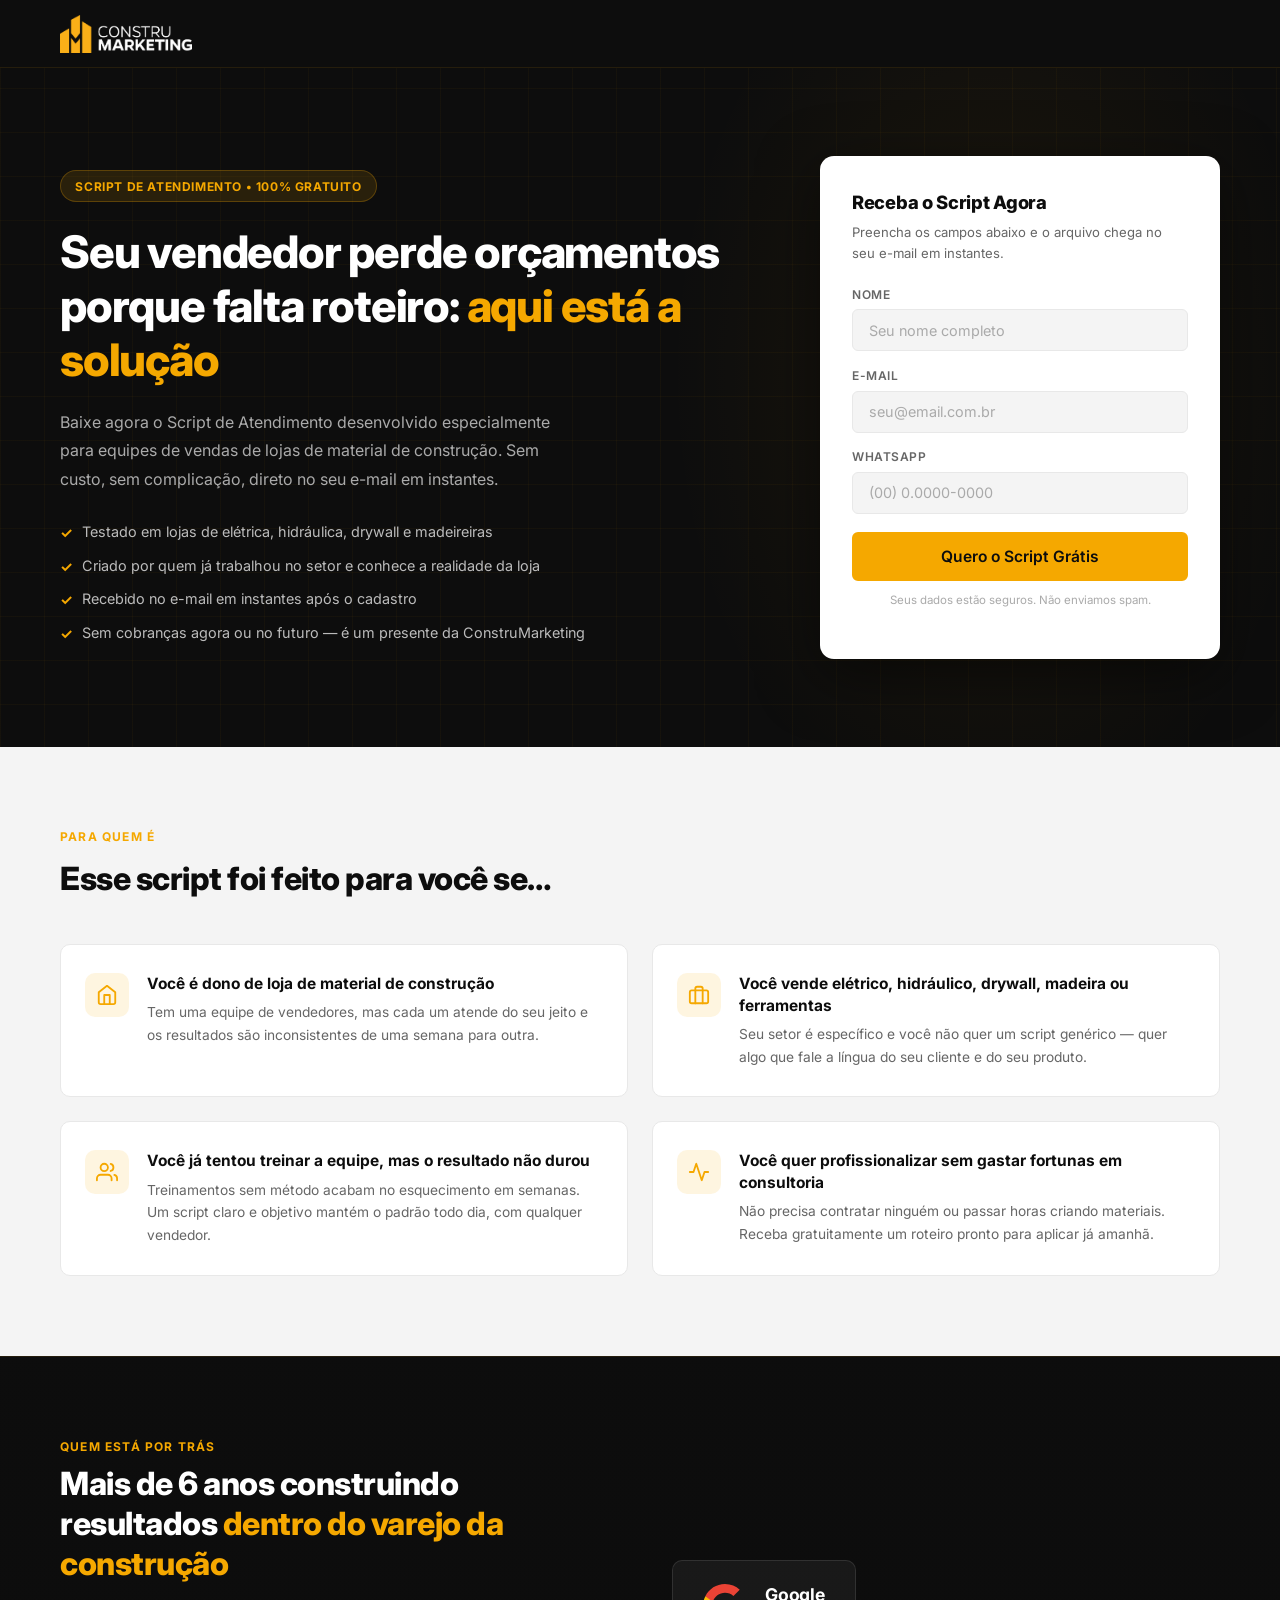
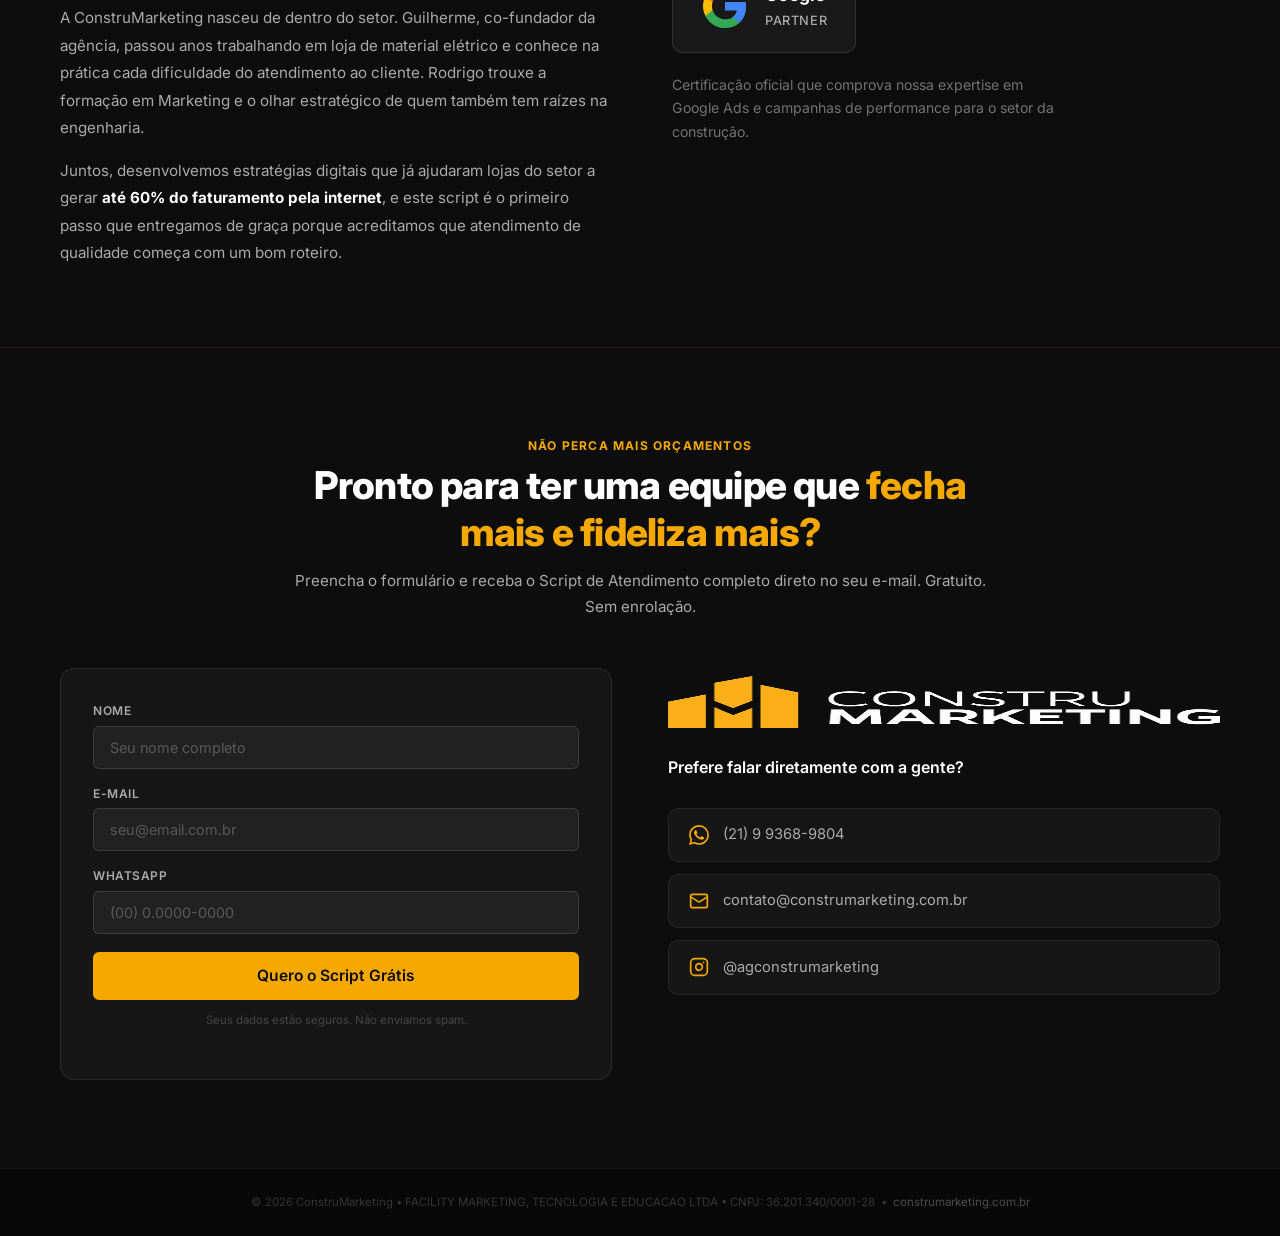
==== commit 5d30ccb2: "feat: atualiza página script-atendimento com múltiplas melhorias - Padroniza cabeçalho LP para mesma" ====
--- a/script-atendimento/index.html
+++ b/script-atendimento/index.html
@@ -33,13 +33,13 @@
           <div class="lp-hero-content">
             <span class="hero-tag">Script de Atendimento &bull; 100% Gratuito</span>
             <h1 class="lp-hero-title">
-              Seu vendedor perde orçamentos porque falta roteiro &mdash;
+              Seu vendedor perde orçamentos porque falta roteiro:
               <span class="highlight">aqui está a solução</span>
             </h1>
             <p class="lp-hero-subtitle">
               Baixe agora o Script de Atendimento desenvolvido especialmente para
               equipes de vendas de lojas de material de construção. Sem custo,
-              sem complicação &mdash; direto no seu e-mail em instantes.
+              sem complicação, direto no seu e-mail em instantes.
             </p>
             <ul class="lp-bullets">
               <li>Testado em lojas de elétrica, hidráulica, drywall e madeireiras</li>
@@ -170,8 +170,7 @@
           <div class="about-text">
             <span class="section-tag">Quem está por trás</span>
             <h2 class="about-title">
-              Mais de 6 anos construindo resultados<br>
-              <span class="highlight">dentro do varejo da construção</span>
+              Mais de 6 anos construindo resultados <span class="highlight">dentro do varejo da construção</span>
             </h2>
             <p class="about-body">
               A ConstruMarketing nasceu de dentro do setor. Guilherme, co-fundador da agência,
@@ -181,38 +180,28 @@
             </p>
             <p class="about-body" style="margin-top:.9rem;">
               Juntos, desenvolvemos estratégias digitais que já ajudaram lojas do setor a gerar
-              <strong>até 60% do faturamento pela internet</strong> &mdash; e este script é o primeiro
+              <strong>até 60% do faturamento pela internet</strong>, e este script é o primeiro
               passo que entregamos de graça porque acreditamos que atendimento de qualidade
               começa com um bom roteiro.
             </p>
           </div>
 
-          <!-- Credenciais -->
-          <div class="credentials-grid">
-
-            <div class="credential-card partner">
-              <div class="google-partner-badge">
-                <svg xmlns="http://www.w3.org/2000/svg" width="24" height="24" viewBox="0 0 24 24"
-                     fill="currentColor" aria-hidden="true" style="color:#F5A800">
-                  <path d="M12 2l3.09 6.26L22 9.27l-5 4.87 1.18 6.88L12 17.77l-6.18 3.25L7 14.14 2 9.27l6.91-1.01L12 2z"/>
-                </svg>
-                <div>
-                  <div class="gp-text">Google Partner</div>
-                  <div class="gp-sub">Certificação oficial Google Ads</div>
-                </div>
+          <!-- Selo Google Partner -->
+          <div class="gp-seal-wrap">
+            <div class="gp-official-badge" aria-label="Google Partner">
+              <svg class="gp-g-logo" viewBox="0 0 24 24" xmlns="http://www.w3.org/2000/svg"
+                   aria-hidden="true" width="48" height="48">
+                <path d="M22.56 12.25c0-.78-.07-1.53-.2-2.25H12v4.26h5.92c-.26 1.37-1.04 2.53-2.21 3.31v2.77h3.57c2.08-1.92 3.28-4.74 3.28-8.09z" fill="#4285F4"/>
+                <path d="M12 23c2.97 0 5.46-.98 7.28-2.66l-3.57-2.77c-.98.66-2.23 1.06-3.71 1.06-2.86 0-5.29-1.93-6.16-4.53H2.18v2.84C3.99 20.53 7.7 23 12 23z" fill="#34A853"/>
+                <path d="M5.84 14.09c-.22-.66-.35-1.36-.35-2.09s.13-1.43.35-2.09V7.07H2.18C1.43 8.55 1 10.22 1 12s.43 3.45 1.18 4.93l2.85-2.22.81-.62z" fill="#FBBC05"/>
+                <path d="M12 5.38c1.62 0 3.06.56 4.21 1.64l3.15-3.15C17.45 2.09 14.97 1 12 1 7.7 1 3.99 3.47 2.18 7.07l3.66 2.84c.87-2.6 3.3-4.53 6.16-4.53z" fill="#EA4335"/>
+              </svg>
+              <div class="gp-badge-text">
+                <span class="gp-google">Google</span>
+                <span class="gp-partner">Partner</span>
               </div>
             </div>
-
-            <div class="credential-card">
-              <div class="credential-number">6+</div>
-              <div class="credential-label">Anos no campo de batalha<br>do varejo da construção</div>
-            </div>
-
-            <div class="credential-card">
-              <div class="credential-number">60%</div>
-              <div class="credential-label">Do faturamento vindo da<br>internet (clientes nossos)</div>
-            </div>
-
+            <p class="gp-seal-desc">Certificação oficial que comprova nossa expertise em Google Ads e campanhas de performance para o setor da construção.</p>
           </div>
 
         </div>
@@ -222,42 +211,86 @@
     <!-- ===================== CTA FINAL + FORM REPETIDO ===================== -->
     <section class="lp-cta-final" id="cadastro">
       <div class="container">
-        <div class="lp-cta-inner">
+
+        <div class="lp-cta-header">
           <span class="section-tag">Não perca mais orçamentos</span>
           <h2 class="lp-cta-title">
-            Pronto para ter uma equipe que<br>
-            <span class="highlight">fecha mais e fideliza mais?</span>
+            Pronto para ter uma equipe que <span class="highlight">fecha mais e fideliza mais?</span>
           </h2>
           <p class="lp-cta-subtitle">
-            Preencha o formulário abaixo e receba o Script de Atendimento completo
+            Preencha o formulário e receba o Script de Atendimento completo
             direto no seu e-mail. Gratuito. Sem enrolação.
           </p>
-
-          <div class="lp-cta-form-wrap">
-            <form id="lpFormFinal" novalidate>
-              <div class="form-group">
-                <label for="nomeFinal">Nome</label>
-                <input type="text" id="nomeFinal" name="nome"
-                       placeholder="Seu nome completo" required>
-              </div>
-              <div class="form-group">
-                <label for="emailFinal">E-mail</label>
-                <input type="email" id="emailFinal" name="email"
-                       placeholder="seu@email.com.br" required>
-              </div>
-              <div class="form-group">
-                <label for="whatsFinal">WhatsApp</label>
-                <input type="tel" id="whatsFinal" name="whatsapp"
-                       placeholder="(00) 0.0000-0000" required>
-              </div>
-
-              <button type="submit" class="btn btn-primary lp-btn-submit">
-                Quero o Script Grátis
-              </button>
-
-              <p class="form-note">Seus dados estão seguros. Não enviamos spam.</p>
-              <div class="form-feedback" id="feedbackFinal" aria-live="polite"></div>
-            </form>
+        </div>
+
+        <div class="lp-cta-grid">
+
+          <!-- Coluna: formulário -->
+          <div class="lp-cta-form-col">
+            <div class="lp-cta-form-wrap">
+              <form id="lpFormFinal" novalidate>
+                <div class="form-group">
+                  <label for="nomeFinal">Nome</label>
+                  <input type="text" id="nomeFinal" name="nome"
+                         placeholder="Seu nome completo" required>
+                </div>
+                <div class="form-group">
+                  <label for="emailFinal">E-mail</label>
+                  <input type="email" id="emailFinal" name="email"
+                         placeholder="seu@email.com.br" required>
+                </div>
+                <div class="form-group">
+                  <label for="whatsFinal">WhatsApp</label>
+                  <input type="tel" id="whatsFinal" name="whatsapp"
+                         placeholder="(00) 0.0000-0000" required>
+                </div>
+
+                <button type="submit" class="btn btn-primary lp-btn-submit">
+                  Quero o Script Grátis
+                </button>
+
+                <p class="form-note">Seus dados estão seguros. Não enviamos spam.</p>
+                <div class="form-feedback" id="feedbackFinal" aria-live="polite"></div>
+              </form>
+            </div>
+          </div>
+
+          <!-- Coluna: logo + canais de contato -->
+          <div class="lp-cta-contact-col">
+            <img src="../assets/images/logo.png" alt="ConstruMarketing" class="lp-cta-brand-logo">
+            <p class="lp-cta-contact-intro">Prefere falar diretamente com a gente?</p>
+            <div class="lp-cta-channels">
+
+              <a href="https://wa.me/5521993689804" target="_blank" rel="noopener noreferrer" class="lp-cta-channel">
+                <svg xmlns="http://www.w3.org/2000/svg" width="20" height="20" viewBox="0 0 24 24"
+                     fill="currentColor" aria-hidden="true">
+                  <path d="M17.472 14.382c-.297-.149-1.758-.867-2.03-.967-.273-.099-.471-.148-.67.15-.197.297-.767.966-.94 1.164-.173.199-.347.223-.644.075-.297-.15-1.255-.463-2.39-1.475-.883-.788-1.48-1.761-1.653-2.059-.173-.297-.018-.458.13-.606.134-.133.298-.347.446-.52.149-.174.198-.298.298-.497.099-.198.05-.371-.025-.52-.075-.149-.669-1.612-.916-2.207-.242-.579-.487-.5-.669-.51-.173-.008-.371-.01-.57-.01-.198 0-.52.074-.792.372-.272.297-1.04 1.016-1.04 2.479 0 1.462 1.065 2.875 1.213 3.074.149.198 2.096 3.2 5.077 4.487.709.306 1.262.489 1.694.625.712.227 1.36.195 1.871.118.571-.085 1.758-.719 2.006-1.413.248-.694.248-1.289.173-1.413-.074-.124-.272-.198-.57-.347m-5.421 7.403h-.004a9.87 9.87 0 01-5.031-1.378l-.361-.214-3.741.982.998-3.648-.235-.374a9.86 9.86 0 01-1.51-5.26c.001-5.45 4.436-9.884 9.888-9.884 2.64 0 5.122 1.03 6.988 2.898a9.825 9.825 0 012.893 6.994c-.003 5.45-4.437 9.884-9.885 9.884m8.413-18.297A11.815 11.815 0 0012.05 0C5.495 0 .16 5.335.157 11.892c0 2.096.547 4.142 1.588 5.945L.057 24l6.305-1.654a11.882 11.882 0 005.683 1.448h.005c6.554 0 11.89-5.335 11.893-11.893a11.821 11.821 0 00-3.48-8.413z"/>
+                </svg>
+                (21) 9 9368-9804
+              </a>
+
+              <a href="mailto:contato@construmarketing.com.br" class="lp-cta-channel">
+                <svg xmlns="http://www.w3.org/2000/svg" width="20" height="20" viewBox="0 0 24 24"
+                     fill="none" stroke="currentColor" stroke-width="2"
+                     stroke-linecap="round" stroke-linejoin="round" aria-hidden="true">
+                  <rect x="2" y="4" width="20" height="16" rx="2"/>
+                  <path d="m22 7-8.97 5.7a1.94 1.94 0 0 1-2.06 0L2 7"/>
+                </svg>
+                contato@construmarketing.com.br
+              </a>
+
+              <a href="https://instagram.com/agconstrumarketing" target="_blank" rel="noopener noreferrer" class="lp-cta-channel">
+                <svg xmlns="http://www.w3.org/2000/svg" width="20" height="20" viewBox="0 0 24 24"
+                     fill="none" stroke="currentColor" stroke-width="2"
+                     stroke-linecap="round" stroke-linejoin="round" aria-hidden="true">
+                  <rect x="2" y="2" width="20" height="20" rx="5" ry="5"/>
+                  <path d="M16 11.37A4 4 0 1 1 12.63 8 4 4 0 0 1 16 11.37z"/>
+                  <line x1="17.5" y1="6.5" x2="17.51" y2="6.5"/>
+                </svg>
+                @agconstrumarketing
+              </a>
+
+            </div>
           </div>
 
         </div>
@@ -270,7 +303,7 @@
   <footer class="lp-footer">
     <div class="container">
       <p>
-        &copy; 2026 ConstruMarketing &mdash;
+        &copy; 2026 ConstruMarketing &bull;
         FACILITY MARKETING, TECNOLOGIA E EDUCACAO LTDA &bull; CNPJ: 36.201.340/0001-28
         &nbsp;&bull;&nbsp;
         <a href="https://construmarketing.com.br">construmarketing.com.br</a>
--- a/css/lp-script.css
+++ b/css/lp-script.css
@@ -10,7 +10,7 @@
 .lp-header {
   position: fixed;
   top: 0; left: 0; right: 0;
-  height: 64px;
+  height: var(--header-h);
   background-color: var(--black);
   border-bottom: 1px solid rgba(245, 168, 0, .1);
   z-index: 1000;
@@ -25,7 +25,7 @@
   align-items: center;
 }
 .lp-logo-img {
-  height: 36px;
+  height: 38px;
   width: auto;
   display: block;
 }
@@ -35,7 +35,12 @@
    ===================================================== */
 .lp-hero {
   background-color: var(--black);
-  padding: calc(64px + 5.5rem) 0 5.5rem;
+  background-image:
+    linear-gradient(rgba(13, 13, 13, .88), rgba(13, 13, 13, .88)),
+    url('https://images.unsplash.com/photo-loDPKt_srQ0?w=1920&q=70&auto=format&fit=crop');
+  background-size: cover;
+  background-position: center;
+  padding: calc(var(--header-h) + 5.5rem) 0 5.5rem;
   position: relative;
   overflow: hidden;
 }
@@ -215,6 +220,11 @@
    ===================================================== */
 .lp-for-who {
   background-color: var(--gray-100);
+  background-image:
+    linear-gradient(rgba(244, 244, 244, .94), rgba(244, 244, 244, .94)),
+    url('https://images.unsplash.com/photo-OJNzi9opetA?w=1920&q=70&auto=format&fit=crop');
+  background-size: cover;
+  background-position: center;
   padding: 5rem 0;
 }
 
@@ -271,6 +281,11 @@
    ===================================================== */
 .lp-about {
   background-color: var(--black);
+  background-image:
+    linear-gradient(rgba(13, 13, 13, .91), rgba(13, 13, 13, .91)),
+    url('https://images.unsplash.com/photo-MohB4LCIPyM?w=1920&q=70&auto=format&fit=crop');
+  background-size: cover;
+  background-position: center;
   padding: 5rem 0;
   border-top: 1px solid rgba(245, 168, 0, .1);
 }
@@ -298,65 +313,54 @@
 }
 .about-body strong { color: var(--white); }
 
-/* Credenciais */
-.credentials-grid {
-  display: grid;
-  grid-template-columns: 1fr 1fr;
-  gap: 1.1rem;
-}
-
-.credential-card {
-  background: rgba(245, 168, 0, .06);
-  border: 1px solid rgba(245, 168, 0, .14);
-  border-radius: var(--r-md);
-  padding: 1.5rem 1.25rem;
-  text-align: center;
-  transition: background-color var(--ease);
-}
-.credential-card:hover {
-  background: rgba(245, 168, 0, .1);
-}
-.credential-card.partner {
-  grid-column: 1 / -1;
-  display: flex;
-  justify-content: center;
-}
-
-.google-partner-badge {
+/* Google Partner Seal */
+.gp-seal-wrap {
+  display: flex;
+  flex-direction: column;
+  align-items: flex-start;
+  gap: 1.25rem;
+}
+
+.gp-official-badge {
   display: inline-flex;
   align-items: center;
-  gap: .75rem;
-}
-.gp-text {
-  font-size: 1rem;
-  font-weight: 800;
+  gap: 1rem;
+  background: rgba(255, 255, 255, .05);
+  border: 1px solid rgba(255, 255, 255, .1);
+  border-radius: var(--r-md);
+  padding: 1.25rem 1.75rem;
+}
+
+.gp-g-logo { flex-shrink: 0; }
+
+.gp-badge-text {
+  display: flex;
+  flex-direction: column;
+  gap: .15rem;
+}
+
+.gp-google {
+  font-size: 1.1rem;
+  font-weight: 700;
   color: var(--white);
   letter-spacing: -.2px;
   display: block;
 }
-.gp-sub {
-  font-size: .72rem;
-  color: var(--gray-400);
-  letter-spacing: .2px;
+
+.gp-partner {
+  font-size: .8rem;
+  font-weight: 500;
+  color: var(--gray-400);
+  letter-spacing: .6px;
+  text-transform: uppercase;
   display: block;
 }
 
-.credential-number {
-  font-size: 2.4rem;
-  font-weight: 800;
-  color: var(--yellow);
-  line-height: 1;
-  letter-spacing: -1.5px;
-  margin-bottom: .4rem;
-}
-
-.credential-label {
-  font-size: .74rem;
-  font-weight: 600;
-  color: rgba(255, 255, 255, .45);
-  text-transform: uppercase;
-  letter-spacing: .6px;
-  line-height: 1.5;
+.gp-seal-desc {
+  font-size: .88rem;
+  color: rgba(255, 255, 255, .42);
+  line-height: 1.7;
+  max-width: 400px;
 }
 
 /* =====================================================
@@ -364,14 +368,19 @@
    ===================================================== */
 .lp-cta-final {
   background-color: var(--black);
+  background-image:
+    linear-gradient(rgba(13, 13, 13, .92), rgba(13, 13, 13, .92)),
+    url('https://images.unsplash.com/photo-loDPKt_srQ0?w=1920&q=70&auto=format&fit=crop');
+  background-size: cover;
+  background-position: center top;
   padding: 5.5rem 0;
   border-top: 1px solid rgba(245, 168, 0, .08);
 }
 
-.lp-cta-inner {
-  max-width: 540px;
-  margin: 0 auto;
+.lp-cta-header {
   text-align: center;
+  max-width: 700px;
+  margin: 0 auto 3rem;
 }
 
 .lp-cta-title {
@@ -387,7 +396,13 @@
   font-size: .95rem;
   color: var(--gray-400);
   line-height: 1.72;
-  margin-bottom: 2.25rem;
+}
+
+.lp-cta-grid {
+  display: grid;
+  grid-template-columns: 1fr 1fr;
+  gap: 3.5rem;
+  align-items: start;
 }
 
 .lp-cta-form-wrap {
@@ -395,7 +410,54 @@
   border: 1px solid rgba(255, 255, 255, .08);
   border-radius: 14px;
   padding: 2rem 2rem 1.75rem;
-  text-align: left;
+}
+
+.lp-cta-contact-col {
+  display: flex;
+  flex-direction: column;
+  gap: 1.75rem;
+  padding-top: .5rem;
+}
+
+.lp-cta-brand-logo {
+  height: 52px;
+  width: auto;
+}
+
+.lp-cta-contact-intro {
+  font-size: 1rem;
+  font-weight: 600;
+  color: var(--white);
+  line-height: 1.45;
+}
+
+.lp-cta-channels {
+  display: flex;
+  flex-direction: column;
+  gap: .75rem;
+}
+
+.lp-cta-channel {
+  display: flex;
+  align-items: center;
+  gap: .85rem;
+  font-size: .92rem;
+  color: var(--gray-400);
+  text-decoration: none;
+  padding: .9rem 1.25rem;
+  background: rgba(255, 255, 255, .04);
+  border: 1px solid rgba(255, 255, 255, .07);
+  border-radius: var(--r-md);
+  transition: color var(--ease), border-color var(--ease), background-color var(--ease);
+}
+.lp-cta-channel:hover {
+  color: var(--yellow);
+  border-color: rgba(245, 168, 0, .3);
+  background: rgba(245, 168, 0, .05);
+}
+.lp-cta-channel svg {
+  flex-shrink: 0;
+  color: var(--yellow);
 }
 
 /* Estilos do form na seção escura CTA final */
@@ -483,7 +545,7 @@
     gap: 2.5rem;
   }
   .lp-hero {
-    padding: calc(64px + 3.5rem) 0 3.5rem;
+    padding: calc(var(--header-h) + 3.5rem) 0 3.5rem;
     text-align: center;
   }
   .lp-hero-subtitle {
@@ -502,6 +564,20 @@
     grid-template-columns: 1fr;
     gap: 2.5rem;
   }
+
+  .lp-cta-grid {
+    grid-template-columns: 1fr;
+    gap: 2.5rem;
+  }
+  .lp-cta-contact-col {
+    order: -1;
+    align-items: center;
+    text-align: center;
+  }
+  .lp-cta-channels {
+    width: 100%;
+    max-width: 420px;
+  }
 }
 
 /* Mobile */
@@ -509,24 +585,19 @@
   .for-who-grid {
     grid-template-columns: 1fr;
   }
-  .credentials-grid {
-    grid-template-columns: 1fr;
-  }
-  .credential-card.partner {
-    grid-column: auto;
-  }
-  .lp-cta-inner {
-    text-align: left;
-  }
   .lp-cta-form-wrap {
     padding: 1.5rem 1.25rem;
+  }
+  .lp-cta-contact-col {
+    align-items: flex-start;
+    text-align: left;
   }
 }
 
 /* Mobile pequeno */
 @media (max-width: 420px) {
   .lp-hero {
-    padding: calc(64px + 3rem) 0 3rem;
+    padding: calc(var(--header-h) + 3rem) 0 3rem;
   }
   .form-card {
     padding: 1.5rem 1.25rem;
